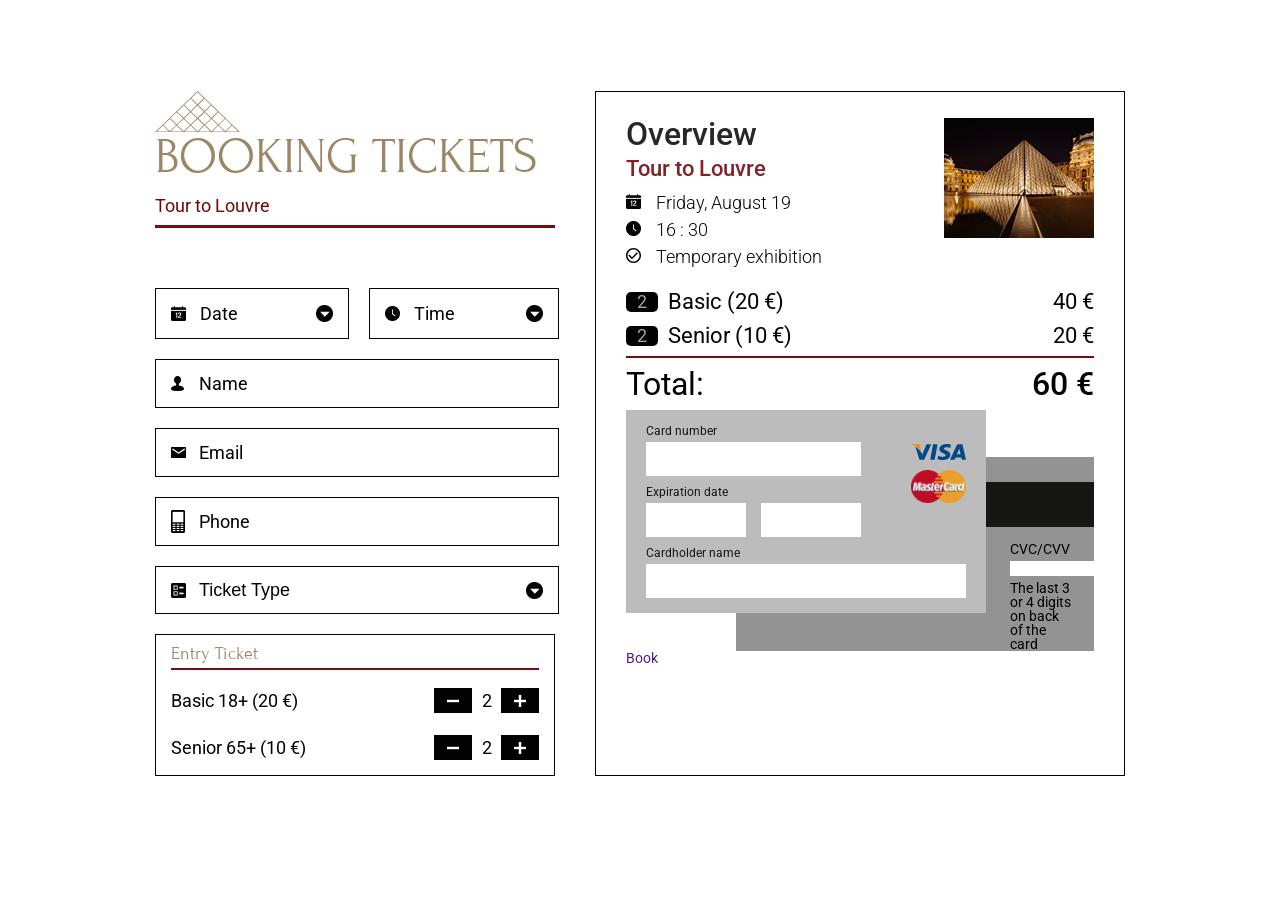
==== booking-tickets/page.html @ df801661 "add new page" ====
<!DOCTYPE html>
<html lang="en">
<head>
    <meta charset="UTF-8">
    <meta name="viewport" content="width=device-width, initial-scale=1.0">
    <title>booking</title>
    <link rel="stylesheet" href="./booking-style.css">
</head>
<body>
    <main class="booking">
        <div class="booking__container">
            <div class="booking__body">
                <div class="booking__form form-booking">
                    <div class="form-booking__title">
                        <div class="form-booking__main-title">Booking tickets</div>
                        <div class="form-booking__subtitle">Tour to Louvre</div>
                    </div>
                    <div class="form-booking__inputs">
                        <div class="form-booking__input-group">
                                <input type="date" class="form-booking__input form-booking__date" required>
                                <label for="booking-date" class="form-booking__fake-placeholder">Date</label>
                        </div>
                        <div class="form-booking__input-group">
                            <input type="time" class="form-booking__input form-booking__time" required>
                            <label for="booking-date" class="form-booking__fake-placeholder">Time</label>
                        </div>
                        <input type="text" class="form-booking__input_full form-booking__name" required placeholder="Name">
                        <input type="email" class="form-booking__input_full form-booking__email" required placeholder="Email">
                        <input type="tel" class="form-booking__input_full form-booking__tel" required placeholder="Phone">
                        <select name="" id=""  class="form-booking__input_full form-booking__tickettype" required>
                            <option value="" disabled selected hidden>Ticket Type</option>
                            <option value="permanent">Permanent exhibition</option>
                            <option value="temporary">Temporary exhibition</option>
                            <option value="combined">Combined Admission</option>
                        </select>
                    </div>
                    <div class="form-booking__summary summary">
                        <div class="summary__label">Entry ticket</div>
                        <div class="summary__element element-summary">
                            
                            <p>Basic 18+ (20 €)</p>
                            <div class="element-summary__buttongroup">
                                <button><img src="../images/book-ticket/icons/minus.svg" alt=""></button>
                                <input type="text" value="2" readonly>
                                <button><img src="../images/book-ticket/icons/plus.svg" alt=""></button>
                            </div>
                            
                        </div>
                        <div class="summary__element element-summary">
                            
                            <p>Senior 65+ (10 €)</p>
                            <div class="element-summary__buttongroup">
                                <button><img src="../images/book-ticket/icons/minus.svg" alt=""></button>
                                <input type="text" value="2" readonly>
                                <button><img src="../images/book-ticket/icons/plus.svg" alt=""></button>
                            </div>
                                
                            
                        </div>
                    </div>
                </div>
                <div class="booking__overview overview-booking">
                    <div class="overview-booking__main">
                        <div class="overview-booking__top-part">
                            <div class="booking-details details-booking">
                                <div class="details-booking__label">Overview</div>
                                <div class="details-booking__sublabel">Tour to Louvre</div>
                                <ul class="details-booking__info">
                                    <li class="details-booking__info-date">Friday, August 19</li>
                                    <li class="details-booking__info-time">16 : 30</li>
                                    <li class="details-booking__info-type">Temporary exhibition</li>
                                </ul>
                            </div>
                            <div class="overview-booking__top-part__background"><img src="../images/book-ticket/overview-background.jpg" alt=""></div>
                        </div>
                        <div class="overview-booking__middle-part">
                            <div class="overview-booking__middle-part-element">
                                <div class="overview-booking__middle-part-element__numoftickets">2</div>
                                <div class="overview-booking__middle-part-element__title">Basic (20 €)</div>
                                <div class="overview-booking__middle-part-element__sum">40 €</div>
                            </div>
                             <div class="overview-booking__middle-part-element">
                                <div class="overview-booking__middle-part-element__numoftickets">2</div>
                                <div class="overview-booking__middle-part-element__title">Senior (10 €)</div>
                                <div class="overview-booking__middle-part-element__sum">20 €</div>
                            </div>
                        </div>
                        <div class="overview-booking__totalsum overview-booking-total">
                            <div class="overview-booking-total__label">Total:</div>
                            <div class="overview-booking-total__sum">60 €</div>
                        </div>
                    </div>
                    <div class="overview-booking__cards">
                        <div class="overview-booking__frontcard frontcard">
                            <div class="frontcard__head">
                                <div>
                                    <div class="overview-booking__cardnumber">
                                        <label for="cardnumber" class="overview-booking__frontcard__inputlabel">
                                            Card number</label>
                                            <input type="text" id="cardnumber">
                                
                                    </div>
                                
                                    <div class="overview-booking__expirationdate">
                                        <label for="month" class="overview-booking__frontcard__inputlabel">Expiration date</label>
                                        <div class="overview-booking__expirationdateinputs">
                                            <input type="number" id="month">
                                            <input type="number">
                                        </div>
                                
                                    </div>
                                </div>
                                <div class="frontcard__photos">
                                    <img src="../images/book-ticket/Visa.png" alt="" >
                                    <img src="../images/book-ticket/Mastercard.png" alt="">
                                </div>
                            </div>
                            <div class="overview-booking__cardholder">
                                <label for="cardholder" class="overview-booking__frontcard__inputlabel">Cardholder name</label>
                                <input type="text" id="cardholder">
                            </div>
                            
                        </div>
                        <div class="overview-booking__backcard backcard">
                            <div class="overview-booking__secutity-strip"></div>
                            <div class="backcard__cvvgroup">
                                <div class="overview-booking__cvv">
                                    <label for="cvv">
                                        CVC/CVV
                                        <input type="text" maxlength="3" id="cvv">
                                    </label>
                                </div>
                                <div class="overview-booking__backcard__label">The last 3 or 4 digits on back of the card</div>
                            </div>
                        </div>
                    </div>
                    <div class="overview-booking__button">
                        <a href="">Book</a>
                    </div>
                </div>
            </div>
        </div>
    </main>
</body>
</html>
---- booking-tickets/booking-style.css ----
/*Обнуление*/
*{padding: 0;margin: 0;border: 0;}
*,*:before,*:after{-moz-box-sizing: border-box;-webkit-box-sizing: border-box;box-sizing: border-box;}
:focus,:active{outline: none;}
a:focus,a:active{outline: none;}
nav,footer,header,aside{display: block;}
html,body{height:100%;width:100%;font-size:100%;line-height:1;font-size:14px;-ms-text-size-adjust:100%;-moz-text-size-adjust:100%;-webkit-text-size-adjust:100%;}
input,button,textarea{font-family:inherit;}
input::-ms-clear{display: none;}
button{cursor: pointer;}
button::-moz-focus-inner{padding:0;border:0;}
a,a:visited{text-decoration: none;}
a:hover{text-decoration: none;}
ul li{list-style: none;}
img{vertical-align: top;}
h1,h2,h3,h4,h5,h6{font-size:inherit;font-weight: inherit;}
/*--------------------*/
@font-face{
    font-family: 'Roboto';
    src: url(../fonts/Roboto-Regular.woff2) format('woff2');
    font-weight: 400;
    font-style: normal;
    font-display: swap;
}
@font-face{
    font-family: 'Roboto';
    src: url(../fonts/Roboto-Light.woff2) format('woff2');
    font-weight: 300;
    font-style: normal;
    font-display: swap;
}
@font-face{
    font-family: 'Roboto';
    src: url(../fonts/Roboto-Medium.woff2) format('woff2');
    font-weight: 500;
    font-style: normal;
    font-display: swap;
}
@font-face{
    font-family: 'Roboto';
    src: url(../fonts/Roboto-Thin.woff2) format('woff2');
    font-weight: 100;
    font-style: normal;
    font-display: swap;
}
@font-face{
    font-family: 'Roboto';
    src: url(../fonts/Roboto-Bold.woff2) format('woff2');
    font-weight: 700;
    font-style: normal;
    font-display: swap;
}
@font-face{
    font-family: 'Forum';
    src: url(../fonts/Forum.woff2) format('woff2');
    font-weight: 400;
    font-style: normal;
    font-display: swap;
}
@font-face{
    font-family: 'Roboto';
    src: url(../fonts/Roboto-ExtraLight.woff2) format('woff2');
    font-weight: 200;
    font-style: normal;
    font-display: swap;
}

:root { 
  --font-family: "Roboto", sans-serif;
  --second-family: "Forum", sans-serif;
}

.booking {
    font-family: var(--font-family);
}
.booking__container {
    max-width: 970px;
    min-height: 100%;
    margin: 0 auto;
}
.booking__body{
    padding: 91px 0;
    display: flex;

}


.booking__form {
    margin-right: 40px;
    max-width: 400px;
}
.form-booking {
}
.form-booking__title {
}
.form-booking__main-title {
    font-family: var(--second-family);
    font-weight: 400;
    font-size: 50px;
    text-transform: uppercase;
    color: #9d8665;
    display: flex;
    flex-direction: column;
    margin: 0 0 15px 0;
}
.form-booking__main-title::before {
    content: "";
    background: url(../images/book-ticket/icons/01.svg) no-repeat;
    min-height: 41px;
}

.form-booking__subtitle {
    font-weight: 400;
    font-size: 18px;
    color: #710707;
    padding: 0 0 10px 0;
    border-bottom: 3px solid #740c11;
    margin: 0 0 60px 0;
}

/*---INPUTS SETTINGS----------------------------*/

.form-booking__inputs {
    display: grid;
    grid-template-columns: 1fr 1fr;
    gap: 20px;

}
.form-booking__input-group{
    position: relative;
    
    display: flex;
    align-items: center;
}


.form-booking__input {
    border: 1px solid #030303;  
    font-weight: 400;
    font-size: 18px;
    color: #030303;
}
.form-booking__input_full{
    grid-column: span 2;

    border: 1px solid #030303;  
    font-weight: 400;
    font-size: 18px;
    color: #030303;
}
.form-booking__input_full::placeholder{
    font-weight: 400;
    font-size: 18px;
    color: #030303;
}

.form-booking__date {
    background: url(../images/book-ticket/icons/date.png) left 15px center no-repeat,
                url(../images/book-ticket/icons/arrow.png) right 15px center no-repeat;
    border: 1px solid #030303;  
    font-weight: 400;
    font-size: 18px;
    color: #030303;
    padding: 13px 15px 13px 45px;
    min-width: 190px;
    height: 100%;

    appearance: none;
    -webkit-appearance: none;
}
/* Убираем стандартную иконку календаря */
.form-booking__date::-webkit-calendar-picker-indicator {
    opacity: 0;
    position: absolute;
    right: 15px;
    cursor: pointer;
}
/* Скрываем стандартный текст */
.form-booking__date::-webkit-datetime-edit {
    color: transparent;
}

/* Показываем текст после выбора */
.form-booking__date:focus::-webkit-datetime-edit,
.form-booking__date:valid::-webkit-datetime-edit {
    color: #030303;
}

/* Наш placeholder */
.form-booking__fake-placeholder {
    position: absolute;
    left: 45px;
    top: 50%;
    transform: translateY(-50%);
    font-size: 18px;
    color: #030303;
    pointer-events: none;
    transition: 0.2s ease;
}
.form-booking__date:focus + .form-booking__fake-placeholder,
.form-booking__date:valid + .form-booking__fake-placeholder {
    opacity: 0;
}

.form-booking__time {
    background: url(../images/book-ticket/icons/time.png) left 15px center no-repeat,
                url(../images/book-ticket/icons/arrow.png) right 15px center no-repeat;
    padding: 13px 15px 13px 45px;
    min-width: 190px;

    appearance: none;
    -webkit-appearance: none;
}
/* Убираем стандартную иконку календаря */
.form-booking__time::-webkit-calendar-picker-indicator {
    opacity: 0;
    position: absolute;
    right: 15px;
    cursor: pointer;
}
/* Скрываем стандартный текст */
.form-booking__time::-webkit-datetime-edit {
    color: transparent;
}

/* Показываем текст после выбора */
.form-booking__time:focus::-webkit-datetime-edit,
.form-booking__time:valid::-webkit-datetime-edit {
    color: #030303;
}

/* Наш placeholder */
.form-booking__fake-placeholder {
    position: absolute;
    left: 45px;
    top: 50%;
    transform: translateY(-50%);
    font-size: 18px;
    color: #030303;
    pointer-events: none;
    transition: 0.2s ease;
}
.form-booking__time:focus + .form-booking__fake-placeholder,
.form-booking__time:valid + .form-booking__fake-placeholder {
    opacity: 0;
}
.form-booking__name {
    background: url(../images/book-ticket/icons/name.png) left 15px center no-repeat;
    padding: 13px 43px;
}
.form-booking__email {
    background: url(../images/book-ticket/icons/email.png) left 15px center no-repeat;
    padding: 13px 43px;
}
.form-booking__tel{
    background: url(../images/book-ticket/icons/tel.png) left 15px center no-repeat;
    padding: 13px 43px;
}
.form-booking__tickettype {
    appearance: none;
    -webkit-appearance: none;
    -moz-appearance: none;

    cursor: pointer;

    background: url(../images/book-ticket/icons/ballot.png) left 15px center no-repeat,
                url(../images/book-ticket/icons/arrow.png) right 15px center no-repeat;
    padding: 13px 43px;

    margin: 0 0 20px 0;
}
.form-booking__summary {
    border: 1px solid #030303;
    padding: 10px 15px 15px 15px;
}
.summary {
}
.summary__label {
    font-family: var(--second-family);
    font-weight: 400;
    font-size: 18px;
    text-transform: capitalize;
    color: #9d8665;

    padding: 0 0 5px 0;
    margin: 0 0 18px 0;

    border-bottom: 2px solid #740c11;
}
.summary__element {
    display: flex;
    justify-content: space-between;
    align-items: center;
}
.summary__element p {
    min-width: 0;
}
.summary__element input {
    min-width: 0;
}

.summary__element:not(:last-child) {
    margin: 0 0 22px 0;
}
.element-summary__buttongroup{
    flex: 0 0 105px;
    display: flex;
    justify-content: left;
}
.summary__element > * {
    min-width: 0;
}
.element-summary__buttongroup button{
    display: flex;
    align-items: center;
    justify-content: center;
    background-color: #030303;
    min-height: 25px;
    padding: 0 13px;
    flex: 0 0 25px;
    color: #fff;

}
.element-summary__buttongroup button img{
    width: 12px;
    height: 12px;
    display: block;
}
.element-summary__buttongroup input{
    flex: 1 1 auto;
}
.element-summary {
    font-weight: 400;
    font-size: 18px;
    color: #030303;
}
.booking__overview {
    border: 1px solid #030303;
}
.element-summary__buttongroup input{
    text-align: center;
    font-weight: 400;
    font-size: 18px;
    color: #030303;
}

.overview-booking {
    padding: 26px 30px;
    min-width: 530px;
}

.overview-booking__main {
}
.overview-booking__top-part {
    display: flex;
    align-items: flex-start;
    justify-content: space-between;
    margin: 0 0 25px 0;
}
.booking-details {
}
.details-booking {
    
}

.details-booking__label {
    font-weight: 500;
    font-size: 32px;
    color: #272727;
    margin: 0 0 8px 0;
}
.details-booking__sublabel {
    font-weight: 500;
    font-size: 22px;
    color: #740c11;
    opacity: 0.9;
    margin: 0 0 14px 0;
}
.details-booking__info {
    font-weight: 300;
    font-size: 18px;
    color: #030303;
}
.details-booking__info li{
    padding-left: 30px;
}
.details-booking__info li:not(:last-child){
    margin: 0 0 9px 0;
}
.details-booking__info-date {
    background: url(../images/book-ticket/icons/date.png) top left no-repeat;
}
.details-booking__info-time {
    background: url(../images/book-ticket/icons/time.png) top left no-repeat;
}
.details-booking__info-type {
    background: url(../images/book-ticket/icons/check.svg) top left no-repeat;
}
.overview-booking__middle-part {
    padding: 0 0 9px 0;
    border-bottom: 2px solid #740c11;
    margin: 0 0 10px 0;
}
.overview-booking__middle-part-element {
    display: flex;
    align-items: center;
    width: 100%;
}
.overview-booking__middle-part-element:not(:last-child) {
    margin: 0 0 12px 0;
}
.overview-booking__middle-part-element__numoftickets {
    background-color: #030303;
    font-weight: 400;
    font-size: 18px;
    color: #a4a4a3;
    padding: 0 11px;
    border-radius: 5px;
    min-height: 20px;

    display: flex;
    justify-content: center;
    align-items: center ;

    margin: 0 10px 0 0 ;
}
.overview-booking__middle-part-element__title {
    font-weight: 400;
    font-size: 22px;
    color: #030303;
}
.overview-booking__middle-part-element__sum {
    font-weight: 400;
    font-size: 22px;
    color: #030303;
    margin-left: auto;
}
.overview-booking__totalsum {
    display: flex;
    justify-content: space-between;
    align-items: center;
    margin: 0 0 10px 0;
}
.overview-booking-total {
    font-size: 32px;
    color: #030303;
}
.overview-booking-total__label {
    font-weight: 400;
}
.overview-booking-total__sum {
    font-weight: 500;   
}
.overview-booking__cards {
    position: relative;
    min-height: 241px;
}
.overview-booking__frontcard {
    position: absolute;
    top: 0;
    left: 0;

    background-color: #bcbcbc;
    padding: 15px 20px;
}
.overview-booking__frontcard input{
    /* font-weight: 400;
    font-size: 12px;
    color: #161615;
    display: flex;
    justify-content: center;
    align-items: center;
    padding: 10px 0 10px 10px; */
}

.overview-booking__cardnumber input{
    font-weight: 400;
    font-size: 12px;
    color: #161615;
    display: flex;
    justify-content: center;
    align-items: center;
    padding: 10px 0 10px 10px;
    min-width: 215px;

    margin: 0 0 10px 0;
}
.frontcard__photos{
    display: flex;
    flex-direction: column;
    gap: 10px;
    padding: 19px 0 0 0;
    margin-left: 50px;
}
.frontcard__head{
    display: flex;
}
.overview-booking__frontcard__inputlabel{
    font-weight: 400;
    font-size: 12px;
    color: #161615;
    margin: 0 0 5px 0;
    display: block;
}
.overview-booking__expirationdate{
    
}
.overview-booking__expirationdateinputs{
    display: flex;
    max-width: 215px;
    gap: 15px;
}
.overview-booking__expirationdate input{
    flex: 0 1 50%;
    min-width: 0;

    font-weight: 400;
    font-size: 12px;
    color: #161615;
    display: flex;
    justify-content: center;
    align-items: center;
    padding: 10px 0 10px 10px;

    margin: 0 0 10px 0;
}
.overview-booking__cardholder {
}
.overview-booking__cardholder input{
    font-weight: 400;
    font-size: 12px;
    color: #161615;
    display: flex;
    justify-content: center;
    align-items: center;
    padding: 10px 0 10px 10px;

    width: 100%;
}

.overview-booking__backcard {
    position: absolute;
    bottom: 0;
    right: 0;

    padding-top: 25px;
    z-index: -1;
    width: calc(360/470*100%);

    background-color: #939393;
}
.overview-booking__secutity-strip {
    min-height: 45px;
   
    background-color: #161615;

    margin: 0 0 15px 0;
}
.backcard__cvvgroup{
    margin: 0 0 0 274px;
    padding: 0 20px 0 0;
    display: flex;
    flex-direction: column;
    gap: 5px;
}
.overview-booking__cvv {
}
.overview-booking__cvv input{
    margin-top: 5px;
    min-width: 0;
}
.overview-booking__backcard__label {
}
.overview-booking__button {
}
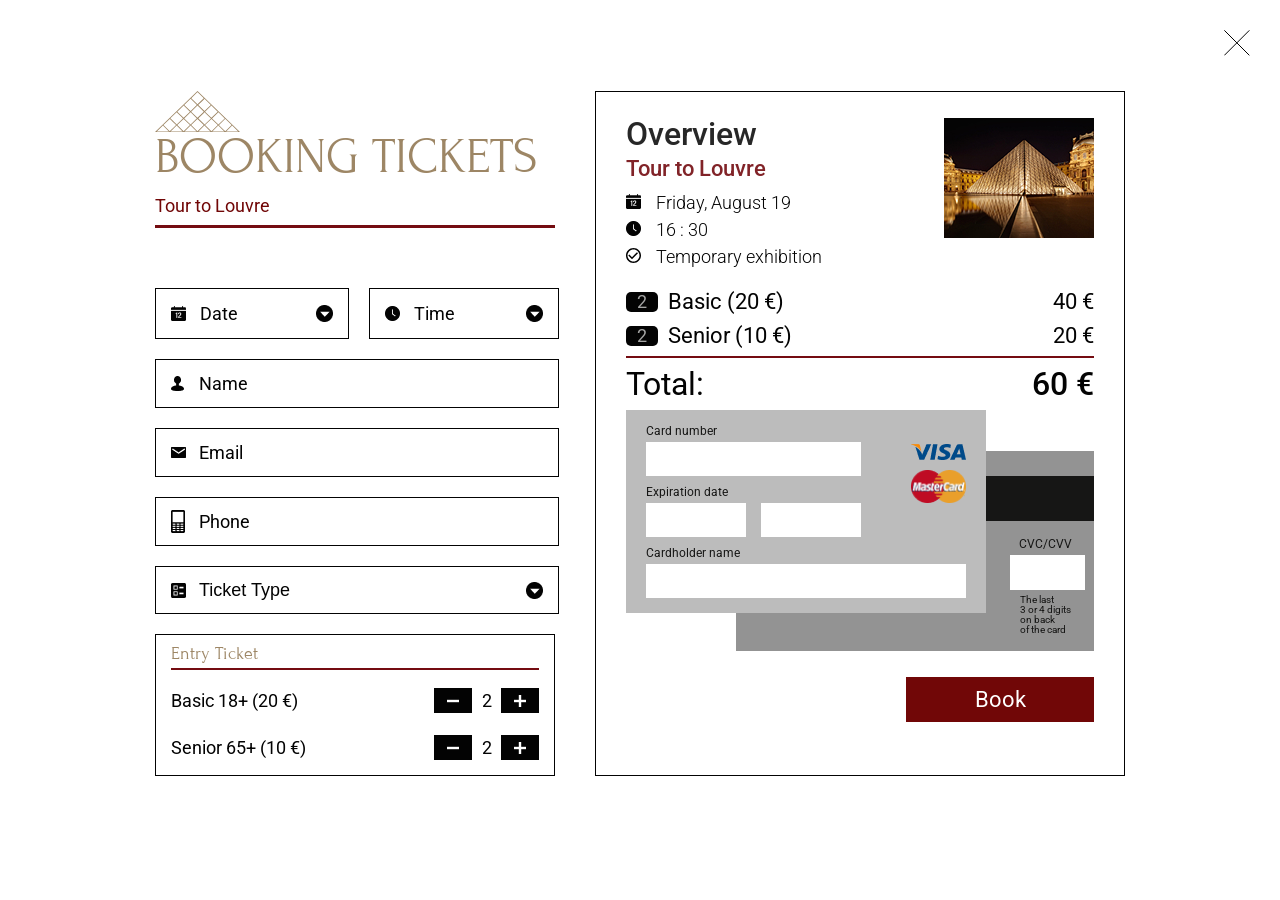
==== commit 9a0857a7: "feat: add some responsible behavior to some elements in header block" ====
--- a/booking-tickets/page.html
+++ b/booking-tickets/page.html
@@ -126,20 +126,21 @@
                             <div class="backcard__cvvgroup">
                                 <div class="overview-booking__cvv">
                                     <label for="cvv">
-                                        CVC/CVV
+                                        CVC/CVV</label>
                                         <input type="text" maxlength="3" id="cvv">
-                                    </label>
+                                    
                                 </div>
-                                <div class="overview-booking__backcard__label">The last 3 or 4 digits on back of the card</div>
+                                <div class="overview-booking__backcard__label">The last <br> 3 or 4 digits on back<br> of the card</div>
                             </div>
                         </div>
                     </div>
-                    <div class="overview-booking__button">
-                        <a href="">Book</a>
-                    </div>
+                    
+                    <a href="#" class="overview-booking__button">Book</a>
+                   
                 </div>
             </div>
         </div>
+        <a href="" class="booking__close-image"><img src="../images/book-ticket/icons/close.svg" alt=""></a>
     </main>
 </body>
 </html>
--- a/booking-tickets/booking-style.css
+++ b/booking-tickets/booking-style.css
@@ -72,6 +72,7 @@
 
 .booking {
     font-family: var(--font-family);
+    position: relative;
 }
 .booking__container {
     max-width: 970px;
@@ -84,7 +85,11 @@
 
 }
 
-
+.booking__close-image{
+    position: absolute;
+    top: 30px;
+    right: 30px;
+}
 .booking__form {
     margin-right: 40px;
     max-width: 400px;
@@ -565,11 +570,37 @@
 }
 .overview-booking__cvv {
 }
+.overview-booking__cvv label{
+    margin-left: 9px;
+    font-weight: 400;
+    font-size: 12px;
+    color: #161615;
+}
 .overview-booking__cvv input{
     margin-top: 5px;
+    max-width: 75px;
+    min-height: 35px;
     min-width: 0;
 }
 .overview-booking__backcard__label {
+    font-weight: 400;
+    font-size: 10px;
+    color: #161615;
+    margin: 0 0 16px 10px;
 }
 .overview-booking__button {
+    display: block;
+    min-height: 45px;
+    background-color: #710707;
+    margin: 26px 0 0 280px;
+    text-align: center;
+    display: flex;
+    justify-content: center;
+    align-items: center;
+
+    padding: 0 85px;
+
+    color: #fff;
+    font-weight: 400;
+    font-size: 22px;
 }
